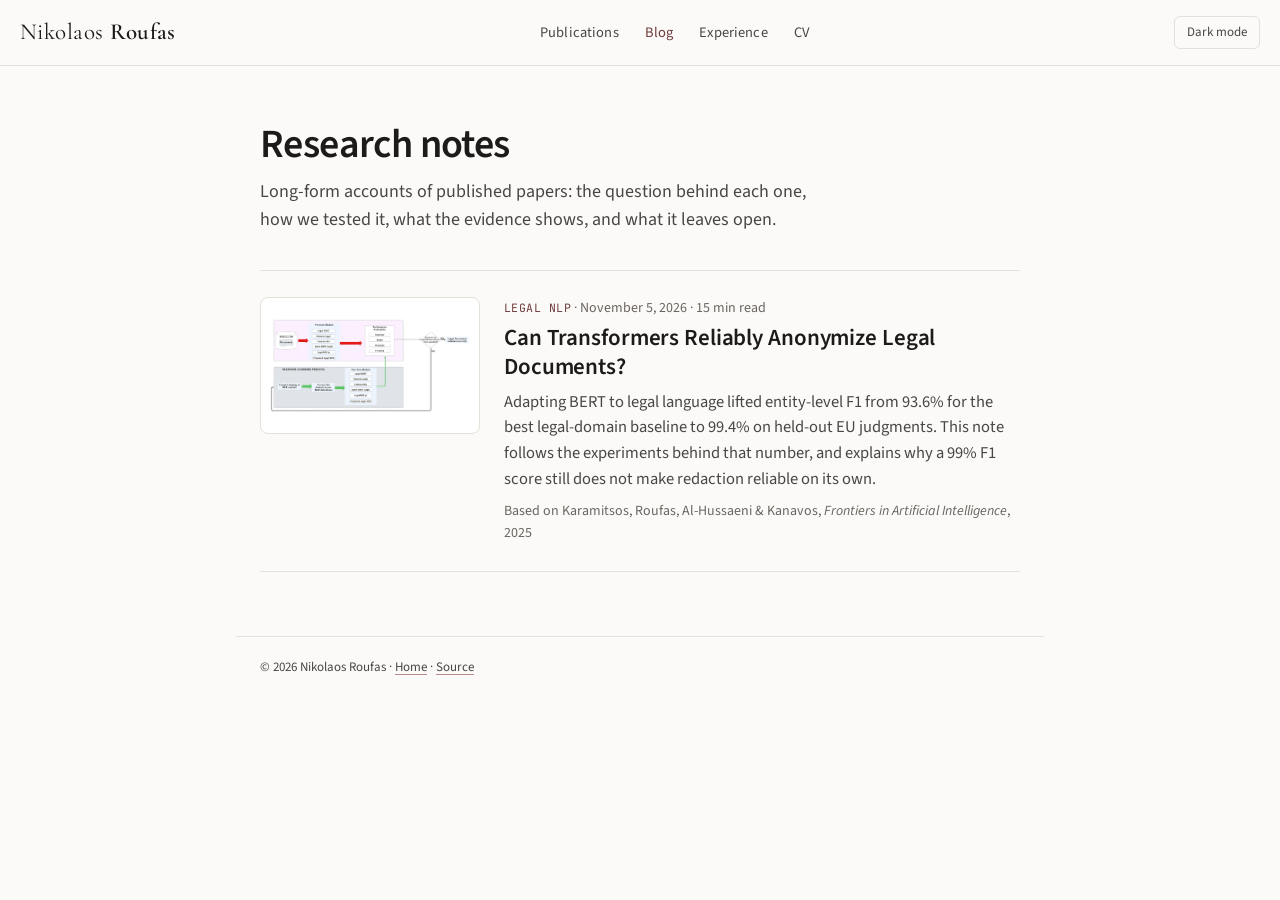
==== blog/index.html @ 3a6d6156 "Add research blog with LegNER article and refined wordmark - Add /blog/ index and /blog/legner/ arti" ====
<!DOCTYPE html>
<html lang="en">
<head>
<meta charset="UTF-8">
<meta name="viewport" content="width=device-width, initial-scale=1">
<script>
  try {
    var t = localStorage.getItem('theme');
    if (t === 'light' || t === 'dark') document.documentElement.setAttribute('data-theme', t);
  } catch (e) {}
</script>

<title>Research notes | Nikolaos Roufas</title>
<meta name="description" content="Research notes by Nikolaos Roufas: long-form explanations of published work in natural language processing and machine learning, with the experiments, evidence and limitations behind each result.">
<meta name="author" content="Nikolaos Roufas">
<meta name="robots" content="index, follow">
<link rel="canonical" href="https://nikolaosroufas.me/blog/">

<meta property="og:type" content="website">
<meta property="og:site_name" content="Nikolaos Roufas">
<meta property="og:title" content="Research notes | Nikolaos Roufas">
<meta property="og:description" content="Long-form explanations of published research in NLP and machine learning: the question, the experiments, the evidence and the limitations.">
<meta property="og:url" content="https://nikolaosroufas.me/blog/">
<meta property="og:image" content="https://nikolaosroufas.me/assets/blog/legner/legner-og.png">
<meta property="og:image:width" content="1200">
<meta property="og:image:height" content="630">
<meta property="og:image:alt" content="The LegNER training and evaluation pipeline.">
<meta property="og:locale" content="en_US">
<meta name="twitter:card" content="summary_large_image">
<meta name="twitter:title" content="Research notes | Nikolaos Roufas">
<meta name="twitter:description" content="Long-form explanations of published research in NLP and machine learning.">
<meta name="twitter:image" content="https://nikolaosroufas.me/assets/blog/legner/legner-og.png">

<link rel="icon" type="image/x-icon" href="/favicon.ico">
<link rel="preconnect" href="https://fonts.googleapis.com">
<link rel="preconnect" href="https://fonts.gstatic.com" crossorigin>
<link rel="stylesheet" href="https://fonts.googleapis.com/css2?family=JetBrains+Mono:wght@400;600&family=Source+Sans+3:ital,wght@0,300..700;1,300..700&display=swap">
<link rel="stylesheet" href="https://fonts.googleapis.com/css2?family=Cormorant+Garamond:wght@400;600&amp;display=swap&amp;text=Nikolaos%20Roufas">
<link rel="stylesheet" href="/assets/css/wordmark.css">
<link rel="stylesheet" href="/assets/blog/css/blog.css">
<script defer src="/assets/blog/js/blog.js"></script>

<script type="application/ld+json">
{
  "@context": "https://schema.org",
  "@type": "Blog",
  "@id": "https://nikolaosroufas.me/blog/#blog",
  "url": "https://nikolaosroufas.me/blog/",
  "name": "Research notes",
  "description": "Long-form explanations of published research in natural language processing and machine learning.",
  "inLanguage": "en",
  "author": { "@type": "Person", "@id": "https://nikolaosroufas.me/#person", "name": "Nikolaos Roufas", "url": "https://nikolaosroufas.me/" },
  "isPartOf": { "@id": "https://nikolaosroufas.me/#website" },
  "blogPost": [
    {
      "@type": "BlogPosting",
      "@id": "https://nikolaosroufas.me/blog/legner/#post",
      "headline": "Can Transformers Reliably Anonymize Legal Documents?",
      "url": "https://nikolaosroufas.me/blog/legner/",
      "datePublished": "2026-11-05",
      "image": "https://nikolaosroufas.me/assets/blog/legner/legner-og.png",
      "author": { "@id": "https://nikolaosroufas.me/#person" }
    }
  ]
}
</script>
</head>
<body class="blog">
<a class="skip-link" href="#main">Skip to content</a>

<header>
  <nav class="site-nav" aria-label="Site">
    <a class="wordmark" href="/"><span class="wm-first">Nikolaos</span> <span class="wm-last">Roufas</span></a>
    <div class="nav-links">
      <a href="/#publications">Publications</a>
      <a href="/blog/" aria-current="page">Blog</a>
      <a href="/#experience">Experience</a>
      <a href="/NikolaosRoufas_CV.pdf">CV</a>
    </div>
    <button id="theme-toggle" class="theme-toggle" type="button" aria-label="Switch color theme">Dark mode</button>
  </nav>
</header>

<main id="main" class="col">
  <header class="blog-head">
    <h1>Research notes</h1>
    <p>Long-form accounts of published papers: the question behind each one, how we tested it, what the evidence shows, and what it leaves open.</p>
  </header>

  <ul class="post-list">
    <li class="post-item">
      <figure class="post-item__figure">
        <img src="/assets/blog/legner/legner-architecture-900.webp" width="900" height="425" loading="lazy" decoding="async" alt="">
      </figure>
      <div>
        <p class="post-item__meta"><span class="post-item__kicker">Legal NLP</span> &middot; <time datetime="2026-11-05">November 5, 2026</time> &middot; 15 min read</p>
        <h2 class="post-item__title"><a href="/blog/legner/">Can Transformers Reliably Anonymize Legal Documents?</a></h2>
        <p class="post-item__summary">Adapting BERT to legal language lifted entity-level F1 from 93.6% for the best legal-domain baseline to 99.4% on held-out EU judgments. This note follows the experiments behind that number, and explains why a 99% F1 score still does not make redaction reliable on its own.</p>
        <p class="post-item__paper">Based on Karamitsos, Roufas, Al-Hussaeni &amp; Kanavos, <i>Frontiers in Artificial Intelligence</i>, 2025</p>
      </div>
    </li>
  </ul>
</main>

<footer class="site-footer">
  <p>&copy; 2026 Nikolaos Roufas &middot; <a href="/">Home</a> &middot; <a href="https://github.com/NikolasRoufas/NikolasRoufas.github.io">Source</a></p>
</footer>
</body>
</html>
---- assets/css/wordmark.css ----
/* ==========================================================================
   Wordmark — "Nikolaos Roufas", set in Cormorant Garamond.
   Shared by the homepage (.topnav) and the blog (.site-nav) so the mark is
   identical everywhere. Colours come from each page's own theme variables
   (--text, --accent), so light and dark mode follow automatically.
   The first name is set in the regular weight, the family name in semibold:
   a quiet contrast that keeps the name readable as one unit.
   Selectors are scoped to both navs so generic link styles (e.g. `.blog a`)
   cannot recolour or underline the mark.
   ========================================================================== */

:is(.topnav, .site-nav) .wordmark {
  display: inline-flex;
  align-items: baseline;
  gap: 0.28em;
  font-family: "Cormorant Garamond", "Cormorant", Garamond, "EB Garamond", "Iowan Old Style", Georgia, serif;
  font-size: 23px;
  line-height: 1;
  letter-spacing: 0.012em;
  color: var(--text);
  text-decoration: none;
  white-space: nowrap;
  font-kerning: normal;
  font-feature-settings: "kern" 1, "liga" 1, "onum" 1;
  -webkit-font-smoothing: antialiased;
  text-rendering: optimizeLegibility;
}

:is(.topnav, .site-nav) .wordmark .wm-first {
  font-weight: 400;
  letter-spacing: 0.02em;
}

:is(.topnav, .site-nav) .wordmark .wm-last {
  font-weight: 600;
  letter-spacing: 0.006em;
}

:is(.topnav, .site-nav) .wordmark:hover,
:is(.topnav, .site-nav) .wordmark:hover .wm-first,
:is(.topnav, .site-nav) .wordmark:hover .wm-last {
  color: var(--accent);
  text-decoration: none;
}

@media (prefers-reduced-motion: no-preference) {
  :is(.topnav, .site-nav) .wordmark { transition: color 0.15s ease; }
}

@media (max-width: 640px) {
  :is(.topnav, .site-nav) .wordmark { font-size: 21px; }
}
---- assets/blog/css/blog.css ----
/* ==========================================================================
   Research blog — nikolaosroufas.me/blog/
   Loaded only by pages under /blog/. The homepage keeps assets/css/styles.css.
   Theme values mirror the homepage (same --bg / --text / --accent and the same
   localStorage "theme" key), so switching modes carries across the whole site.
   ========================================================================== */

:root {
  --bg: #fbfaf8;
  --text: #1c1b1a;
  --text-soft: #4a4643;
  --text-muted: #6b6560;
  --border: #e4e0da;
  --rule: #ece8e2;
  --accent: #6e3b3b;
  --accent-soft: #b98a8a;
  --tint: #f4eeeb;            /* title band, TL;DR panel */
  --tint-border: #e8dcd7;
  --panel: #ffffff;
  --code-bg: #f2efeb;
  --figure-bg: #ffffff;       /* raster figures are drawn on white */

  /* charts: validated categorical slots 1–3 (light surface #fbfaf8) */
  --s1: #2a78d6;
  --s2: #eb6834;
  --s3: #1baf7a;
  --bar-muted: #b9b2aa;
  --grid: #e6e2dc;

  /* entity highlight colours (pastel, legible in both modes) */
  --ent-law: #d6e8f2;
  --ent-org: #f8eeb4;
  --ent-date: #f6d3dc;
  --ent-person: #dcefd9;
  --ent-loc: #e7def6;
  --ent-case: #f8dcc6;
  --ent-ink: #1c1b1a;

  --measure: 760px;
  --font-sans: "Source Sans 3", -apple-system, BlinkMacSystemFont, "Segoe UI", Helvetica, Arial, sans-serif;
  --font-mono: "JetBrains Mono", ui-monospace, SFMono-Regular, Menlo, Consolas, monospace;
  --font-serif: Georgia, "Iowan Old Style", "Palatino Linotype", "Times New Roman", serif;
}

@media (prefers-color-scheme: dark) {
  :root:not([data-theme="light"]) {
    --bg: #15130f;
    --text: #eae6e0;
    --text-soft: #b4ada4;
    --text-muted: #948c83;
    --border: #322e28;
    --rule: #2a2621;
    --accent: #d99a9a;
    --accent-soft: #8f6666;
    --tint: #1e1a16;
    --tint-border: #352e28;
    --panel: #1b1814;
    --code-bg: #221e19;
    --figure-bg: #f7f5f2;
    --s1: #3987e5;
    --s2: #d95926;
    --s3: #199e70;
    --bar-muted: #5d5750;
    --grid: #2e2a24;
    --ent-law: #2c4552;
    --ent-org: #4d4422;
    --ent-date: #533340;
    --ent-person: #2f4a2d;
    --ent-loc: #3f3556;
    --ent-case: #553a27;
    --ent-ink: #f1ede7;
  }
}

:root[data-theme="dark"] {
  --bg: #15130f;
  --text: #eae6e0;
  --text-soft: #b4ada4;
  --text-muted: #948c83;
  --border: #322e28;
  --rule: #2a2621;
  --accent: #d99a9a;
  --accent-soft: #8f6666;
  --tint: #1e1a16;
  --tint-border: #352e28;
  --panel: #1b1814;
  --code-bg: #221e19;
  --figure-bg: #f7f5f2;
  --s1: #3987e5;
  --s2: #d95926;
  --s3: #199e70;
  --bar-muted: #5d5750;
  --grid: #2e2a24;
  --ent-law: #2c4552;
  --ent-org: #4d4422;
  --ent-date: #533340;
  --ent-person: #2f4a2d;
  --ent-loc: #3f3556;
  --ent-case: #553a27;
  --ent-ink: #f1ede7;
}

/* ---------- Base ---------- */

* { box-sizing: border-box; }

html {
  -webkit-text-size-adjust: 100%;
  scroll-padding-top: 24px;
}

@media (prefers-reduced-motion: no-preference) {
  html { scroll-behavior: smooth; }
}

body.blog {
  margin: 0;
  background: var(--bg);
  color: var(--text);
  font-family: var(--font-sans);
  font-size: 17px;
  line-height: 1.6;
  -webkit-font-smoothing: antialiased;
  text-rendering: optimizeLegibility;
}

.blog a {
  color: var(--accent);
  text-decoration: underline;
  text-decoration-color: var(--accent-soft);
  text-decoration-thickness: 1px;
  text-underline-offset: 3px;
}
.blog a:hover { text-decoration-color: var(--accent); }

.blog a:focus-visible,
.blog button:focus-visible,
.blog summary:focus-visible {
  outline: 2px solid var(--accent);
  outline-offset: 3px;
  border-radius: 3px;
}

.skip-link {
  position: absolute;
  left: -999px;
  top: 0;
  background: var(--text);
  color: var(--bg) !important;
  padding: 10px 16px;
  z-index: 100;
}
.skip-link:focus { left: 12px; top: 12px; }

.visually-hidden {
  position: absolute !important;
  width: 1px; height: 1px;
  overflow: hidden;
  clip: rect(0 0 0 0);
  white-space: nowrap;
}

/* ---------- Site header (shared with the homepage's look) ---------- */

.site-nav {
  display: flex;
  align-items: center;
  gap: 16px;
  padding: 16px 20px;
  border-bottom: 1px solid var(--border);
  font-size: 14.5px;
  letter-spacing: 0.01em;
}

/* The wordmark itself is styled in /assets/css/wordmark.css (shared with the homepage). */

.site-nav .nav-links {
  display: flex;
  flex: 1;
  justify-content: center;
  gap: 26px;
}

.site-nav .nav-links a {
  color: var(--text-soft);
  text-decoration: none;
}
.site-nav .nav-links a:hover,
.site-nav .nav-links a[aria-current="page"] { color: var(--accent); }

.theme-toggle {
  font: inherit;
  font-size: 13px;
  background: none;
  border: 1px solid var(--border);
  color: var(--text-soft);
  border-radius: 6px;
  padding: 5px 12px;
  cursor: pointer;
  white-space: nowrap;
}
.theme-toggle:hover { color: var(--accent); border-color: var(--accent); }

@media (max-width: 640px) {
  .site-nav { flex-wrap: wrap; row-gap: 10px; }
  .site-nav .nav-links {
    order: 3;
    flex-basis: 100%;
    justify-content: flex-start;
    gap: 20px;
  }
  .theme-toggle { margin-left: auto; }
}

/* ---------- Generic column ---------- */

.col {
  max-width: calc(var(--measure) + 48px);
  margin: 0 auto;
  padding: 0 24px;
}

/* ---------- Blog index ---------- */

.blog-head {
  padding: 56px 0 24px;
}
.blog-head h1 {
  margin: 0 0 10px;
  font-size: 40px;
  font-weight: 600;
  letter-spacing: -0.015em;
  line-height: 1.15;
}
.blog-head p {
  margin: 0;
  max-width: 62ch;
  color: var(--text-soft);
  font-size: 18px;
  line-height: 1.55;
}

.post-list {
  list-style: none;
  margin: 12px 0 64px;
  padding: 0;
  border-top: 1px solid var(--border);
}

.post-item {
  position: relative;
  display: grid;
  grid-template-columns: 220px minmax(0, 1fr);
  gap: 24px;
  padding: 26px 0;
  border-bottom: 1px solid var(--border);
}

.post-item__figure {
  margin: 0;
  align-self: start;
  background: var(--figure-bg);
  border: 1px solid var(--border);
  border-radius: 8px;
  overflow: hidden;
  aspect-ratio: 16 / 10;
  display: flex;
  align-items: center;
  justify-content: center;
}
.post-item__figure img {
  display: block;
  width: 100%;
  height: 100%;
  object-fit: contain;
  padding: 8px;
}

.post-item__meta {
  margin: 0 0 4px;
  font-size: 14px;
  color: var(--text-muted);
  font-variant-numeric: tabular-nums;
}
.post-item__kicker {
  font-family: var(--font-mono);
  font-size: 11.5px;
  letter-spacing: 0.04em;
  text-transform: uppercase;
  color: var(--accent);
}

.post-item__title {
  margin: 0 0 8px;
  font-size: 23px;
  font-weight: 600;
  line-height: 1.28;
  letter-spacing: -0.005em;
}
.post-item__title a {
  color: var(--text);
  text-decoration: none;
}
.post-item__title a::after {          /* the whole row opens the post */
  content: "";
  position: absolute;
  inset: 0;
}
.post-item:hover .post-item__title a { color: var(--accent); }
.post-item:focus-within { outline: 2px solid var(--accent); outline-offset: 6px; border-radius: 4px; }
.post-item__title a:focus-visible { outline: none; }

.post-item__summary {
  margin: 0 0 8px;
  color: var(--text-soft);
  font-size: 16.5px;
  line-height: 1.55;
}
.post-item__paper {
  margin: 0;
  font-size: 14px;
  color: var(--text-muted);
}

@media (max-width: 640px) {
  .blog-head { padding-top: 36px; }
  .blog-head h1 { font-size: 32px; }
  .post-item { grid-template-columns: minmax(0, 1fr); gap: 14px; }
  .post-item__figure { max-width: 420px; }
}

/* ---------- Article: title band ---------- */

.post-title {
  background: var(--tint);
  border-bottom: 1px solid var(--tint-border);
  padding: 56px 0 40px;
}

.post-kicker {
  margin: 0 0 14px;
  font-family: var(--font-mono);
  font-size: 12px;
  letter-spacing: 0.05em;
  text-transform: uppercase;
  color: var(--accent);
}
.post-kicker a { text-decoration: none; }

.post-title h1 {
  margin: 0;
  font-size: 44px;
  font-weight: 600;
  line-height: 1.12;
  letter-spacing: -0.02em;
  color: var(--text);
}

.post-dek {
  margin: 16px 0 0;
  max-width: 64ch;
  font-size: 21px;
  font-weight: 300;
  line-height: 1.45;
  color: var(--text-soft);
}

@media (max-width: 640px) {
  .post-title { padding: 36px 0 28px; }
  .post-title h1 { font-size: 31px; }
  .post-dek { font-size: 18.5px; }
}

/* ---------- Article: byline ---------- */

.post-byline {
  border-bottom: 1px solid var(--border);
  padding: 22px 0;
  font-size: 15px;
  line-height: 1.6;
}

.byline-grid {
  display: grid;
  grid-template-columns: 1.1fr 1.3fr 1fr;
  gap: 18px 24px;
}

.byline-grid h2 {
  margin: 0 0 4px;
  font-size: 12.5px;
  font-weight: 600;
  letter-spacing: 0.08em;
  text-transform: uppercase;
  color: var(--text);
}
.byline-grid p { margin: 0; color: var(--text-soft); }
.byline-grid p + p { margin-top: 2px; }
.byline-grid .who { color: var(--text); }

@media (max-width: 720px) {
  .byline-grid { grid-template-columns: 1fr 1fr; }
  .byline-grid > div:nth-child(2) { grid-column: 1 / -1; order: 3; }
}

/* ---------- Article: body ---------- */

.post-body {
  padding-top: 36px;
  padding-bottom: 24px;
  font-size: 18px;
  line-height: 1.62;
}

@media (max-width: 640px) {
  .post-body { font-size: 17px; }
}

.post-body p,
.post-body ul,
.post-body ol { margin: 0 0 1.05em; }

.post-body li { margin-bottom: 0.35em; }
.post-body li::marker { color: var(--text-muted); }

.post-body strong { font-weight: 600; }

.post-body h2 {
  margin: 2.4em 0 0.7em;
  padding-bottom: 0.45em;
  font-size: 30px;
  font-weight: 300;
  line-height: 1.22;
  letter-spacing: -0.01em;
  border-bottom: 2px solid var(--tint-border);
}

.post-body h3 {
  margin: 1.8em 0 0.5em;
  font-size: 21px;
  font-weight: 600;
  line-height: 1.3;
}

@media (max-width: 640px) {
  .post-body h2 { font-size: 25px; }
}

/* An experiment's title: a small label, then the question */
.exp-head { margin: 2.6em 0 0.8em; }
.exp-num {
  display: block;
  margin-bottom: 2px;
  font-family: var(--font-mono);
  font-size: 12.5px;
  font-weight: 600;
  letter-spacing: 0.04em;
  text-transform: uppercase;
  color: var(--accent);
}
.post-body .exp-head h3 {
  margin: 0;
  font-size: 22px;
  font-weight: 600;
  line-height: 1.3;
}

/* Inline code and code blocks */
.post-body code {
  font-family: var(--font-mono);
  font-size: 0.82em;
  padding: 1px 5px;
  background: var(--code-bg);
  border-radius: 4px;
}

.post-body pre {
  margin: 0 0 1.2em;
  padding: 14px 16px;
  background: var(--code-bg);
  border: 1px solid var(--border);
  border-radius: 8px;
  overflow-x: auto;
  font-size: 14px;
  line-height: 1.55;
}
.post-body pre code { padding: 0; background: none; font-size: inherit; }
.tok-key { color: #8a3b6b; }
.tok-str { color: #3a6b2f; }
.tok-num { color: #2c5f99; }
:root[data-theme="dark"] .tok-key { color: #e4a4c8; }
:root[data-theme="dark"] .tok-str { color: #a8d49a; }
:root[data-theme="dark"] .tok-num { color: #94bdf0; }
@media (prefers-color-scheme: dark) {
  :root:not([data-theme="light"]) .tok-key { color: #e4a4c8; }
  :root:not([data-theme="light"]) .tok-str { color: #a8d49a; }
  :root:not([data-theme="light"]) .tok-num { color: #94bdf0; }
}

/* ---------- TL;DR and contents ---------- */

.tldr {
  margin: 0 0 28px;
  padding: 16px 22px 18px;
  background: var(--tint);
  border: 1px solid var(--tint-border);
  border-radius: 10px;
  font-size: 17px;
  line-height: 1.58;
}
.tldr-label {
  display: block;
  margin-bottom: 6px;
  font-size: 12.5px;
  font-weight: 700;
  letter-spacing: 0.08em;
  text-transform: uppercase;
  color: var(--text);
}
.tldr p { margin: 0 0 8px; }
.tldr p:last-child { margin-bottom: 0; }

.toc {
  margin: 0 0 32px;
  border-top: 1px solid var(--border);
  border-bottom: 1px solid var(--border);
  font-size: 15.5px;
}
.toc summary {
  cursor: pointer;
  padding: 10px 0;
  font-size: 12.5px;
  font-weight: 700;
  letter-spacing: 0.08em;
  text-transform: uppercase;
  list-style: none;
}
.toc summary::-webkit-details-marker { display: none; }
.toc summary::after {
  content: "+";
  float: right;
  font-family: var(--font-mono);
  color: var(--text-muted);
}
.toc[open] summary::after { content: "\2212"; }
.toc ol {
  margin: 0 0 14px;
  padding-left: 1.3em;
  columns: 2;
  column-gap: 32px;
}
.toc li { break-inside: avoid; margin-bottom: 4px; }
.toc a { text-decoration: none; color: var(--text-soft); }
.toc a:hover { color: var(--accent); }
@media (max-width: 640px) { .toc ol { columns: 1; } }

/* ---------- Notes and callouts ---------- */

.note {
  margin: 1.4em 0;
  padding: 12px 16px 12px 18px;
  border-left: 3px solid var(--accent);
  background: var(--panel);
  border-radius: 0 8px 8px 0;
  font-size: 16.5px;
  line-height: 1.55;
}
.note > :last-child { margin-bottom: 0; }
.note-label {
  display: block;
  margin-bottom: 2px;
  font-family: var(--font-mono);
  font-size: 11.5px;
  font-weight: 600;
  letter-spacing: 0.05em;
  text-transform: uppercase;
  color: var(--accent);
}

.takeaways {
  margin: 1.2em 0 1.6em;
  padding: 0;
  list-style: none;
  counter-reset: tk;
}
.takeaways li {
  position: relative;
  padding: 10px 0 10px 40px;
  border-bottom: 1px solid var(--rule);
  counter-increment: tk;
}
.takeaways li::before {
  content: counter(tk);
  position: absolute;
  left: 0;
  top: 10px;
  width: 26px;
  height: 26px;
  border-radius: 50%;
  background: var(--tint);
  border: 1px solid var(--tint-border);
  font-family: var(--font-mono);
  font-size: 13px;
  line-height: 24px;
  text-align: center;
  color: var(--accent);
}

/* ---------- Figures ---------- */

.post-body figure {
  margin: 2em 0 2.2em;
}

.fig-frame {
  position: relative;
  background: var(--panel);
  border: 1px solid var(--border);
  border-radius: 10px;
  padding: 18px;
}
.fig-frame.is-raster {
  background: var(--figure-bg);
  padding: 14px;
}
.fig-frame img {
  display: block;
  width: 100%;
  height: auto;
}

.post-body figcaption {
  margin: 12px auto 0;
  max-width: 700px;
  font-size: 15.5px;
  line-height: 1.5;
  color: var(--text-soft);
}
.post-body figcaption b { color: var(--text); font-weight: 600; }
.fig-source {
  display: block;
  margin-top: 4px;
  font-size: 13.5px;
  color: var(--text-muted);
}

/* A figure's setup, behind a small toggle at its top right */
.fig-setup {
  margin: 0 0 10px;
  font-size: 15px;
}
.fig-setup > summary {
  display: inline-flex;
  align-items: center;
  gap: 6px;
  cursor: pointer;
  padding: 3px 10px;
  border: 1px solid var(--border);
  border-radius: 999px;
  font-family: var(--font-mono);
  font-size: 12px;
  letter-spacing: 0.03em;
  color: var(--text-soft);
  list-style: none;
}
.fig-setup > summary::-webkit-details-marker { display: none; }
.fig-setup > summary::before { content: "+"; }
.fig-setup[open] > summary::before { content: "\2212"; }
.fig-setup > summary:hover { color: var(--accent); border-color: var(--accent); }
.fig-setup-body {
  margin-top: 10px;
  padding: 10px 14px;
  background: var(--tint);
  border: 1px solid var(--tint-border);
  border-radius: 8px;
}
.fig-setup-body ul { margin: 0; padding-left: 1.1em; }
.fig-setup-body li { margin-bottom: 3px; }

/* ---------- Charts (inline SVG) ---------- */

.chart { display: block; width: 100%; height: auto; overflow: visible; }
.chart text { font-family: var(--font-sans); fill: var(--text-soft); font-size: 13px; }
.chart .t-strong { fill: var(--text); font-weight: 600; }
.chart .t-mono { font-family: var(--font-mono); font-size: 11.5px; }
.chart .grid { stroke: var(--grid); stroke-width: 1; }
.chart .axis { stroke: var(--text-muted); stroke-width: 1; }
.chart .bar-ours { fill: var(--accent); }
.chart .bar-base { fill: var(--bar-muted); }
.chart .bar-hit { fill: transparent; }
.chart .ln { fill: none; stroke-width: 2; stroke-linejoin: round; stroke-linecap: round; }
.chart .ln-1 { stroke: var(--s1); }
.chart .ln-2 { stroke: var(--s2); }
.chart .ln-3 { stroke: var(--s3); }
.chart .mk { stroke: var(--panel); stroke-width: 2; }
.chart .mk-1 { fill: var(--s1); }
.chart .mk-2 { fill: var(--s2); }
.chart .mk-3 { fill: var(--s3); }
.chart .hit:hover + .mk,
.chart g.pt:hover .mk { stroke: var(--text); }
.chart g.row:hover .bar-base { fill: var(--text-muted); }

.legend {
  display: flex;
  flex-wrap: wrap;
  gap: 6px 18px;
  margin: 0 0 8px;
  padding: 0;
  list-style: none;
  font-size: 14px;
  color: var(--text-soft);
}
.legend li { display: inline-flex; align-items: center; gap: 7px; margin: 0; }
.legend .key { display: inline-block; width: 18px; height: 0; border-top: 2px solid; position: relative; }
.legend .key::after {
  content: "";
  position: absolute;
  left: 5px; top: -5px;
  width: 8px; height: 8px;
  background: currentColor;
}
.legend .k1 { color: var(--s1); }
.legend .k1::after { border-radius: 50%; }
.legend .k2 { color: var(--s2); }
.legend .k3 { color: var(--s3); }
.legend .k3::after { transform: rotate(45deg); }
.legend .sw { display: inline-block; width: 12px; height: 12px; border-radius: 3px; }
.legend .sw-ours { background: var(--accent); }
.legend .sw-base { background: var(--bar-muted); }

.chart-title {
  margin: 0 0 4px;
  font-size: 15.5px;
  font-weight: 600;
  color: var(--text);
}

details.data-view { margin-top: 10px; font-size: 14.5px; }
details.data-view > summary {
  cursor: pointer;
  color: var(--text-muted);
  font-family: var(--font-mono);
  font-size: 12px;
}
details.data-view table { margin-top: 8px; }

/* ---------- Tables ---------- */

.table-wrap {
  overflow-x: auto;
  margin: 1.4em 0 1.8em;
  -webkit-overflow-scrolling: touch;
}
.table-wrap:focus-visible { outline: 2px solid var(--accent); outline-offset: 2px; }

table.results {
  width: 100%;
  border-collapse: collapse;
  font-size: 15.5px;
  line-height: 1.4;
  font-variant-numeric: tabular-nums;
}
table.results caption {
  caption-side: bottom;
  padding-top: 10px;
  text-align: left;
  font-size: 14.5px;
  color: var(--text-soft);
}
table.results th,
table.results td {
  padding: 7px 14px 7px 0;
  text-align: left;
  vertical-align: top;
  border-bottom: 1px solid var(--rule);
}
table.results thead th {
  font-weight: 600;
  color: var(--text);
  border-bottom: 1.5px solid var(--text-muted);
  white-space: nowrap;
}
table.results .num { text-align: right; white-space: nowrap; }
table.results th.num { text-align: right; }
table.results tr > :first-child { white-space: nowrap; }
table.results tr.is-ours td { font-weight: 600; background: var(--tint); }
table.results tr.is-ours td:first-child { padding-left: 8px; }
table.results td.dim { color: var(--text-muted); }

/* ---------- Entity highlighting (recreated Fig. 1, examples) ---------- */

.ent-demo {
  font-size: 18px;
  line-height: 2.25;
  color: var(--text);
}
.ent {
  padding: 3px 6px;
  border-radius: 4px;
  color: var(--ent-ink);
  -webkit-box-decoration-break: clone;
  box-decoration-break: clone;
  white-space: nowrap;
}
.ent::after {
  content: attr(data-label);
  margin-left: 6px;
  font-family: var(--font-mono);
  font-size: 10.5px;
  font-weight: 600;
  letter-spacing: 0.04em;
  vertical-align: 1px;
  opacity: 0.75;
}
.ent-law { background: var(--ent-law); }
.ent-org { background: var(--ent-org); }
.ent-date { background: var(--ent-date); }
.ent-person { background: var(--ent-person); }
.ent-loc { background: var(--ent-loc); }
.ent-case { background: var(--ent-case); }
.ent-mask {
  font-family: var(--font-mono);
  font-size: 0.82em;
  padding: 2px 6px;
  border-radius: 4px;
  border: 1px dashed var(--text-muted);
  white-space: nowrap;
}
@media (max-width: 640px) { .ent { white-space: normal; } }

.compare {
  display: grid;
  grid-template-columns: 1fr 1fr;
  gap: 14px;
}
.compare > div {
  padding: 14px 16px;
  border: 1px solid var(--border);
  border-radius: 8px;
  background: var(--bg);
  font-size: 16.5px;
  line-height: 1.95;
}
.compare h4 {
  margin: 0 0 6px;
  font-family: var(--font-mono);
  font-size: 11.5px;
  font-weight: 600;
  letter-spacing: 0.05em;
  text-transform: uppercase;
  color: var(--text-muted);
}
@media (max-width: 640px) { .compare { grid-template-columns: 1fr; } }

/* WordPiece tokens */
.tokens { display: flex; flex-wrap: wrap; gap: 5px; align-items: center; }
.tok {
  font-family: var(--font-mono);
  font-size: 13px;
  padding: 2px 6px;
  border: 1px solid var(--border);
  border-radius: 4px;
  background: var(--bg);
  color: var(--text);
}
.tok.cont { border-style: dashed; color: var(--accent); }
.tok-row {
  display: grid;
  grid-template-columns: minmax(150px, 0.8fr) 2fr;
  gap: 8px 16px;
  align-items: center;
  padding: 8px 0;
  border-bottom: 1px solid var(--rule);
  font-size: 15.5px;
}
.tok-row:last-child { border-bottom: none; }
.tok-row .src { color: var(--text); }
@media (max-width: 560px) { .tok-row { grid-template-columns: 1fr; gap: 6px; } }

/* Small numeric table inside a figure */
.leak-grid {
  display: grid;
  grid-template-columns: repeat(4, 1fr);
  gap: 10px;
  text-align: center;
}
.leak-grid div {
  padding: 12px 6px;
  border: 1px solid var(--border);
  border-radius: 8px;
  background: var(--bg);
}
.leak-grid .n { display: block; font-size: 13px; color: var(--text-muted); }
.leak-grid .p { display: block; font-size: 24px; font-weight: 600; color: var(--text); font-variant-numeric: tabular-nums; }
@media (max-width: 520px) { .leak-grid { grid-template-columns: repeat(2, 1fr); } }

/* Schematic diagram */
.schematic { display: block; width: 100%; height: auto; }
.schematic text { font-family: var(--font-sans); fill: var(--text); font-size: 14px; }
.schematic .sub { fill: var(--text-muted); font-size: 12px; }
.schematic .box { fill: var(--bg); stroke: var(--border); stroke-width: 1.5; }
.schematic .box-acc { fill: var(--tint); stroke: var(--accent); stroke-width: 1.5; }
.schematic .arrow { stroke: var(--text-muted); stroke-width: 1.5; fill: none; }
.schematic .arrowhead { fill: var(--text-muted); }
.schematic-tag {
  position: absolute;
  top: 10px;
  right: 12px;
  font-family: var(--font-mono);
  font-size: 10.5px;
  letter-spacing: 0.06em;
  text-transform: uppercase;
  color: var(--text-muted);
  border: 1px solid var(--border);
  border-radius: 999px;
  padding: 1px 8px;
  background: var(--bg);
}

/* ---------- Math ---------- */

.math-block {
  margin: 1em 0 1.3em;
  overflow-x: auto;
  overflow-y: hidden;
  padding: 2px 0;
}
.katex { font-size: 1.06em; }

/* ---------- Citations and end matter ---------- */

.cite {
  font-size: 0.78em;
  vertical-align: 0.35em;
  line-height: 0;
  text-decoration: none !important;
  font-variant-numeric: tabular-nums;
}

.endmatter {
  margin-top: 3em;
  padding-top: 1.4em;
  border-top: 1px solid var(--border);
  font-size: 15.5px;
  line-height: 1.6;
  color: var(--text-soft);
}
.endmatter h2 {
  margin: 1.6em 0 0.6em;
  padding: 0;
  border: none;
  font-size: 13px;
  font-weight: 700;
  letter-spacing: 0.08em;
  text-transform: uppercase;
  color: var(--text);
}
.endmatter h2:first-child { margin-top: 0; }
.endmatter p { margin: 0 0 0.8em; }

.paper-card {
  padding: 16px 18px;
  border: 1px solid var(--border);
  border-radius: 10px;
  background: var(--panel);
}
.paper-card .paper-title { margin: 0 0 4px; font-weight: 600; color: var(--text); font-size: 16.5px; }
.paper-card .paper-authors { margin: 0 0 4px; }
.paper-card .paper-venue { margin: 0 0 10px; font-style: italic; }
.paper-card .paper-links { display: flex; flex-wrap: wrap; gap: 8px; margin: 0; padding: 0; list-style: none; }
.paper-card .paper-links a {
  display: inline-block;
  padding: 2px 10px;
  border: 1px solid var(--border);
  border-radius: 999px;
  font-size: 13.5px;
  text-decoration: none;
  color: var(--text);
}
.paper-card .paper-links a:hover { border-color: var(--accent); color: var(--accent); }

.bibtex { position: relative; }
.bibtex pre {
  margin: 0;
  padding: 12px 14px;
  background: var(--code-bg);
  border: 1px solid var(--border);
  border-radius: 8px;
  overflow-x: auto;
  font-family: var(--font-mono);
  font-size: 12.5px;
  line-height: 1.5;
  color: var(--text);
}
.copy-btn {
  position: absolute;
  top: 8px;
  right: 8px;
  font: inherit;
  font-family: var(--font-mono);
  font-size: 11.5px;
  padding: 2px 9px;
  border: 1px solid var(--border);
  border-radius: 6px;
  background: var(--bg);
  color: var(--text-soft);
  cursor: pointer;
}
.copy-btn:hover { color: var(--accent); border-color: var(--accent); }

ol.references {
  margin: 0;
  padding-left: 1.6em;
  font-size: 14.5px;
}
ol.references li { margin-bottom: 0.5em; padding-left: 0.2em; }
ol.references li:target { background: var(--tint); border-radius: 4px; }

.post-nav {
  display: flex;
  justify-content: space-between;
  gap: 16px;
  margin: 36px 0 0;
  padding-top: 18px;
  border-top: 1px solid var(--border);
  font-size: 15px;
}

/* ---------- Footer ---------- */

.site-footer {
  max-width: calc(var(--measure) + 48px);
  margin: 40px auto 0;
  padding: 20px 24px 44px;
  border-top: 1px solid var(--border);
  font-size: 13px;
  color: var(--text-soft);
}
.site-footer p { margin: 0; }
.site-footer a { color: var(--text-soft); }

/* ---------- Print ---------- */

@media print {
  .site-nav, .theme-toggle, .toc, .copy-btn, .skip-link { display: none !important; }
  .post-title { background: none; border: none; }
  .fig-setup:not([open]) > .fig-setup-body { display: block; }
  body.blog { font-size: 11pt; }
}

.ent[data-label=""]::after { display: none; }

/* Charts ship in two variants: a wide one for desktop and a compact one for phones */
.chart-compact { display: none; }
@media (max-width: 560px) {
  .chart-wide { display: none; }
  .chart-compact { display: block; }
  .chart-compact text { font-size: 12px; }
  .chart-compact .t-mono { font-size: 10.5px; }
  .fig-frame { padding: 14px 12px; }
  table.results { font-size: 14px; }
  table.results th, table.results td { padding-right: 9px; }
}
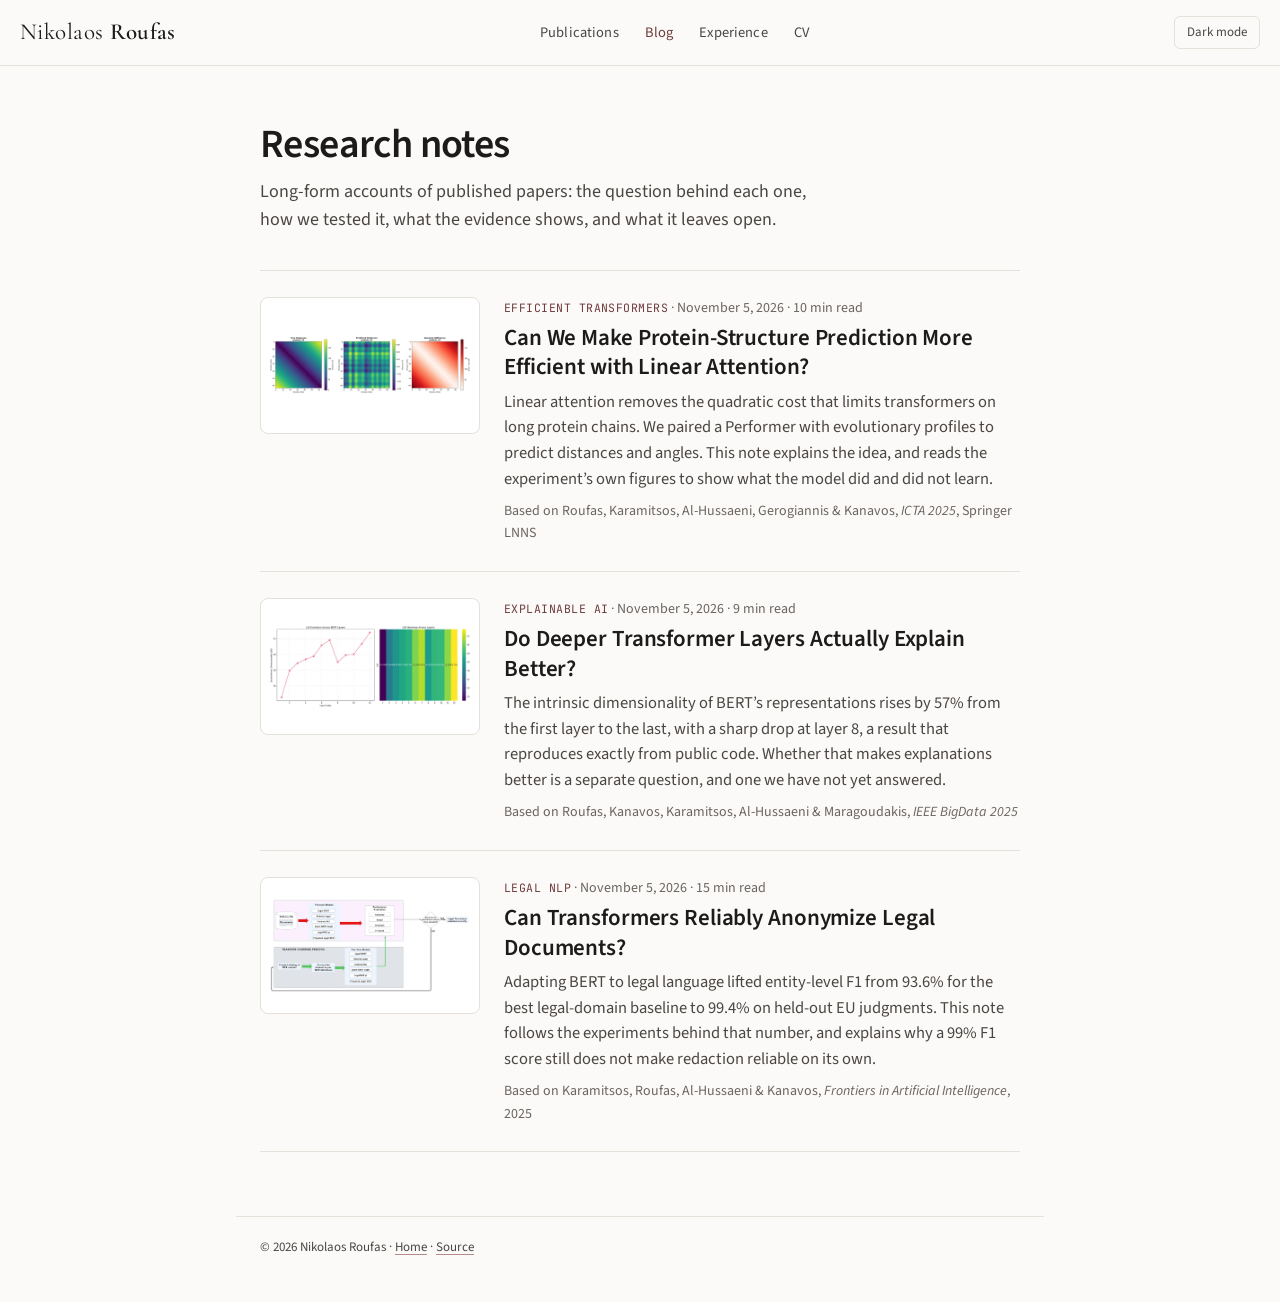
==== commit 7c174b6a: "Add deeper-layers and performer-protein research articles - /blog/deeper-layers/: layer-wise LID of " ====
--- a/blog/index.html
+++ b/blog/index.html
@@ -60,6 +60,24 @@
       "datePublished": "2026-11-05",
       "image": "https://nikolaosroufas.me/assets/blog/legner/legner-og.png",
       "author": { "@id": "https://nikolaosroufas.me/#person" }
+    },
+    {
+      "@type": "BlogPosting",
+      "@id": "https://nikolaosroufas.me/blog/deeper-layers/#post",
+      "headline": "Do Deeper Transformer Layers Actually Explain Better?",
+      "url": "https://nikolaosroufas.me/blog/deeper-layers/",
+      "datePublished": "2026-11-05",
+      "image": "https://nikolaosroufas.me/assets/blog/deeper-layers/deeper-layers-og.png",
+      "author": { "@id": "https://nikolaosroufas.me/#person" }
+    },
+    {
+      "@type": "BlogPosting",
+      "@id": "https://nikolaosroufas.me/blog/performer-protein/#post",
+      "headline": "Can We Make Protein-Structure Prediction More Efficient with Linear Attention?",
+      "url": "https://nikolaosroufas.me/blog/performer-protein/",
+      "datePublished": "2026-11-05",
+      "image": "https://nikolaosroufas.me/assets/blog/performer-protein/performer-og.png",
+      "author": { "@id": "https://nikolaosroufas.me/#person" }
     }
   ]
 }
@@ -90,6 +108,28 @@
   <ul class="post-list">
     <li class="post-item">
       <figure class="post-item__figure">
+        <img src="/assets/blog/performer-protein/performer-distance-map-24-900.webp" width="900" height="257" loading="lazy" decoding="async" alt="">
+      </figure>
+      <div>
+        <p class="post-item__meta"><span class="post-item__kicker">Efficient transformers</span> &middot; <time datetime="2026-11-05">November 5, 2026</time> &middot; 10 min read</p>
+        <h2 class="post-item__title"><a href="/blog/performer-protein/">Can We Make Protein-Structure Prediction More Efficient with Linear Attention?</a></h2>
+        <p class="post-item__summary">Linear attention removes the quadratic cost that limits transformers on long protein chains. We paired a Performer with evolutionary profiles to predict distances and angles. This note explains the idea, and reads the experiment&rsquo;s own figures to show what the model did and did not learn.</p>
+        <p class="post-item__paper">Based on Roufas, Karamitsos, Al-Hussaeni, Gerogiannis &amp; Kanavos, <i>ICTA 2025</i>, Springer LNNS</p>
+      </div>
+    </li>
+    <li class="post-item">
+      <figure class="post-item__figure">
+        <img src="/assets/blog/deeper-layers/deeper-layers-thumb-900.webp" width="900" height="369" loading="lazy" decoding="async" alt="">
+      </figure>
+      <div>
+        <p class="post-item__meta"><span class="post-item__kicker">Explainable AI</span> &middot; <time datetime="2026-11-05">November 5, 2026</time> &middot; 9 min read</p>
+        <h2 class="post-item__title"><a href="/blog/deeper-layers/">Do Deeper Transformer Layers Actually Explain Better?</a></h2>
+        <p class="post-item__summary">The intrinsic dimensionality of BERT&rsquo;s representations rises by 57% from the first layer to the last, with a sharp drop at layer 8, a result that reproduces exactly from public code. Whether that makes explanations better is a separate question, and one we have not yet answered.</p>
+        <p class="post-item__paper">Based on Roufas, Kanavos, Karamitsos, Al-Hussaeni &amp; Maragoudakis, <i>IEEE BigData 2025</i></p>
+      </div>
+    </li>
+    <li class="post-item">
+      <figure class="post-item__figure">
         <img src="/assets/blog/legner/legner-architecture-900.webp" width="900" height="425" loading="lazy" decoding="async" alt="">
       </figure>
       <div>
--- a/assets/blog/css/blog.css
+++ b/assets/blog/css/blog.css
@@ -1061,3 +1061,66 @@
   table.results { font-size: 14px; }
   table.results th, table.results td { padding-right: 9px; }
 }
+
+/* Two schematic panels side by side (stack on phones) */
+.panel-grid { display: grid; grid-template-columns: 1fr 1fr; gap: 18px; }
+@media (max-width: 560px) { .panel-grid { grid-template-columns: 1fr; } }
+
+/* Vertical pipeline schematic */
+.pipeline {
+  list-style: none;
+  margin: 0;
+  padding: 0;
+  display: flex;
+  flex-direction: column;
+  align-items: center;
+  gap: 22px;
+}
+.pipeline > li {
+  position: relative;
+  width: min(100%, 420px);
+  padding: 10px 14px;
+  border: 1.5px solid var(--border);
+  border-radius: 8px;
+  background: var(--bg);
+  text-align: center;
+  margin: 0;
+}
+.pipeline > li + li::before {
+  content: "";
+  position: absolute;
+  left: 50%;
+  top: -21px;
+  height: 18px;
+  border-left: 1.5px solid var(--text-muted);
+}
+.pipeline > li + li::after {
+  content: "";
+  position: absolute;
+  left: calc(50% - 4px);
+  top: -9px;
+  border: 4px solid transparent;
+  border-top: 6px solid var(--text-muted);
+}
+.pipeline .pl-acc { border-color: var(--accent); background: var(--tint); }
+.pipeline .pl-name { display: block; font-weight: 600; font-size: 15.5px; color: var(--text); }
+.pipeline .pl-sub { display: block; font-size: 13.5px; color: var(--text-muted); line-height: 1.4; }
+.pipeline .pl-split {
+  display: grid;
+  grid-template-columns: 1fr 1fr;
+  gap: 12px;
+  padding: 0;
+  border: none;
+  background: none;
+  width: min(100%, 560px);
+}
+.pipeline .pl-split > div {
+  padding: 10px 12px;
+  border: 1.5px solid var(--border);
+  border-radius: 8px;
+  background: var(--bg);
+}
+@media (max-width: 480px) { .pipeline .pl-split { grid-template-columns: 1fr; } }
+
+/* Keep the "Schematic" tag clear of the figure content */
+.fig-frame:has(> .schematic-tag) { padding-top: 38px; }
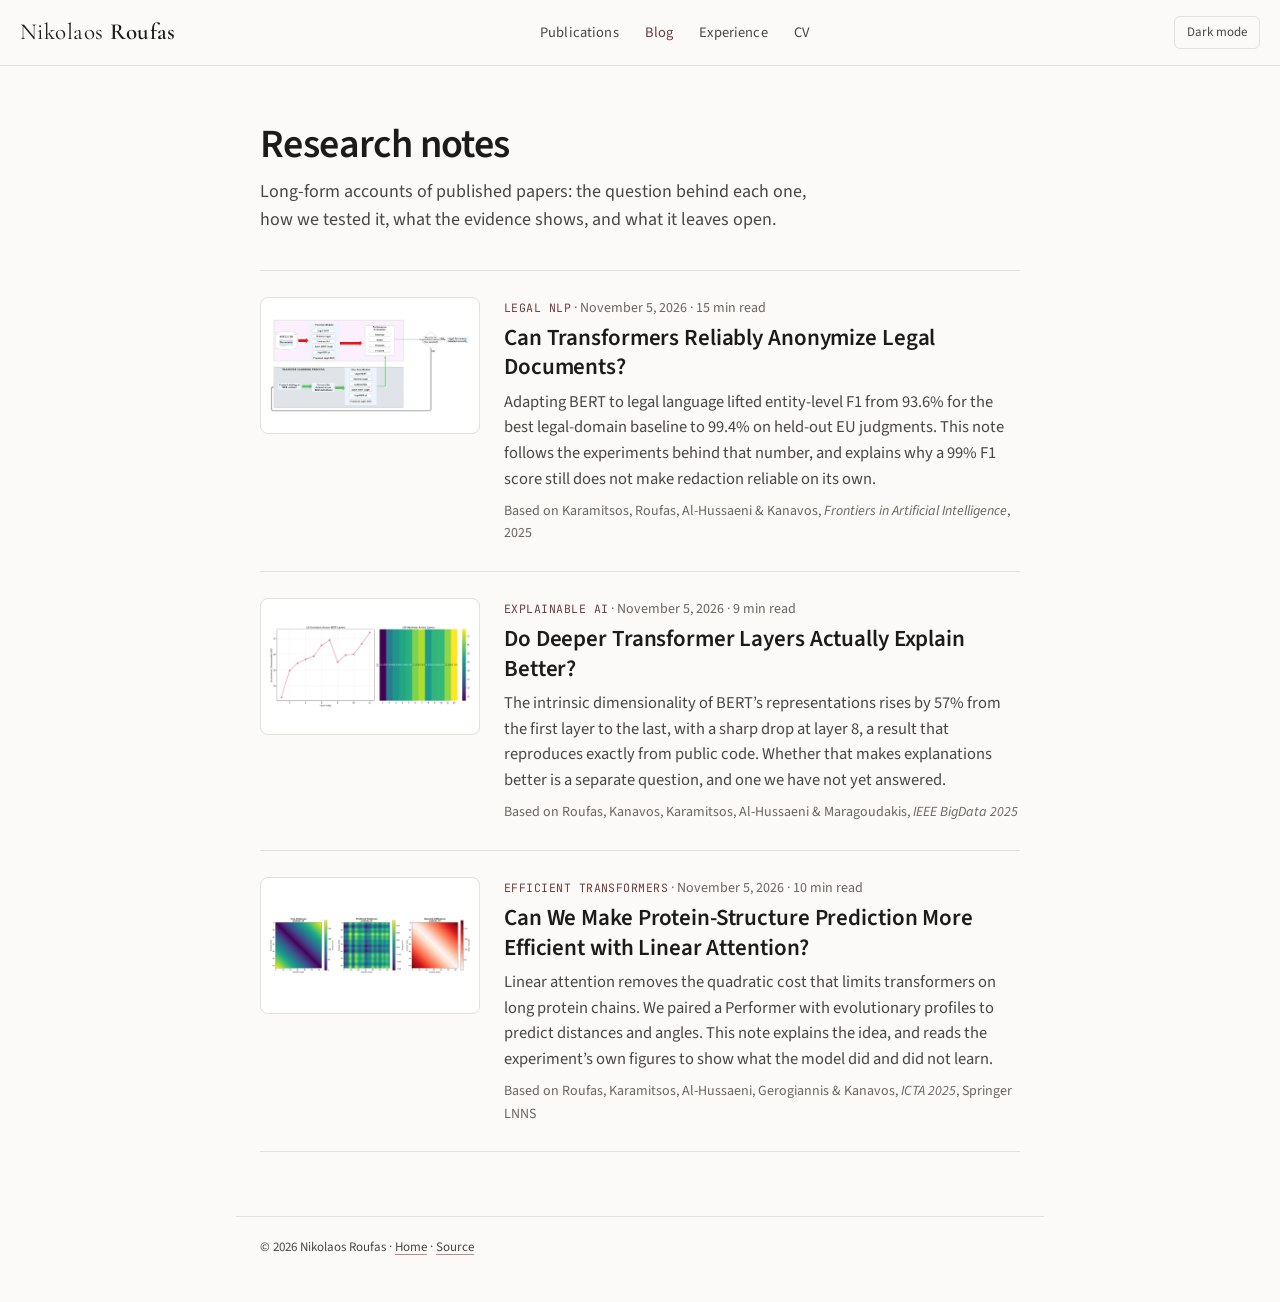
==== commit d7d9dc8b: "Order blog index: LegNER, deeper layers, performer protein" ====
--- a/blog/index.html
+++ b/blog/index.html
@@ -108,13 +108,13 @@
   <ul class="post-list">
     <li class="post-item">
       <figure class="post-item__figure">
-        <img src="/assets/blog/performer-protein/performer-distance-map-24-900.webp" width="900" height="257" loading="lazy" decoding="async" alt="">
+        <img src="/assets/blog/legner/legner-architecture-900.webp" width="900" height="425" loading="lazy" decoding="async" alt="">
       </figure>
       <div>
-        <p class="post-item__meta"><span class="post-item__kicker">Efficient transformers</span> &middot; <time datetime="2026-11-05">November 5, 2026</time> &middot; 10 min read</p>
-        <h2 class="post-item__title"><a href="/blog/performer-protein/">Can We Make Protein-Structure Prediction More Efficient with Linear Attention?</a></h2>
-        <p class="post-item__summary">Linear attention removes the quadratic cost that limits transformers on long protein chains. We paired a Performer with evolutionary profiles to predict distances and angles. This note explains the idea, and reads the experiment&rsquo;s own figures to show what the model did and did not learn.</p>
-        <p class="post-item__paper">Based on Roufas, Karamitsos, Al-Hussaeni, Gerogiannis &amp; Kanavos, <i>ICTA 2025</i>, Springer LNNS</p>
+        <p class="post-item__meta"><span class="post-item__kicker">Legal NLP</span> &middot; <time datetime="2026-11-05">November 5, 2026</time> &middot; 15 min read</p>
+        <h2 class="post-item__title"><a href="/blog/legner/">Can Transformers Reliably Anonymize Legal Documents?</a></h2>
+        <p class="post-item__summary">Adapting BERT to legal language lifted entity-level F1 from 93.6% for the best legal-domain baseline to 99.4% on held-out EU judgments. This note follows the experiments behind that number, and explains why a 99% F1 score still does not make redaction reliable on its own.</p>
+        <p class="post-item__paper">Based on Karamitsos, Roufas, Al-Hussaeni &amp; Kanavos, <i>Frontiers in Artificial Intelligence</i>, 2025</p>
       </div>
     </li>
     <li class="post-item">
@@ -130,13 +130,13 @@
     </li>
     <li class="post-item">
       <figure class="post-item__figure">
-        <img src="/assets/blog/legner/legner-architecture-900.webp" width="900" height="425" loading="lazy" decoding="async" alt="">
+        <img src="/assets/blog/performer-protein/performer-distance-map-24-900.webp" width="900" height="257" loading="lazy" decoding="async" alt="">
       </figure>
       <div>
-        <p class="post-item__meta"><span class="post-item__kicker">Legal NLP</span> &middot; <time datetime="2026-11-05">November 5, 2026</time> &middot; 15 min read</p>
-        <h2 class="post-item__title"><a href="/blog/legner/">Can Transformers Reliably Anonymize Legal Documents?</a></h2>
-        <p class="post-item__summary">Adapting BERT to legal language lifted entity-level F1 from 93.6% for the best legal-domain baseline to 99.4% on held-out EU judgments. This note follows the experiments behind that number, and explains why a 99% F1 score still does not make redaction reliable on its own.</p>
-        <p class="post-item__paper">Based on Karamitsos, Roufas, Al-Hussaeni &amp; Kanavos, <i>Frontiers in Artificial Intelligence</i>, 2025</p>
+        <p class="post-item__meta"><span class="post-item__kicker">Efficient transformers</span> &middot; <time datetime="2026-11-05">November 5, 2026</time> &middot; 10 min read</p>
+        <h2 class="post-item__title"><a href="/blog/performer-protein/">Can We Make Protein-Structure Prediction More Efficient with Linear Attention?</a></h2>
+        <p class="post-item__summary">Linear attention removes the quadratic cost that limits transformers on long protein chains. We paired a Performer with evolutionary profiles to predict distances and angles. This note explains the idea, and reads the experiment&rsquo;s own figures to show what the model did and did not learn.</p>
+        <p class="post-item__paper">Based on Roufas, Karamitsos, Al-Hussaeni, Gerogiannis &amp; Kanavos, <i>ICTA 2025</i>, Springer LNNS</p>
       </div>
     </li>
   </ul>
